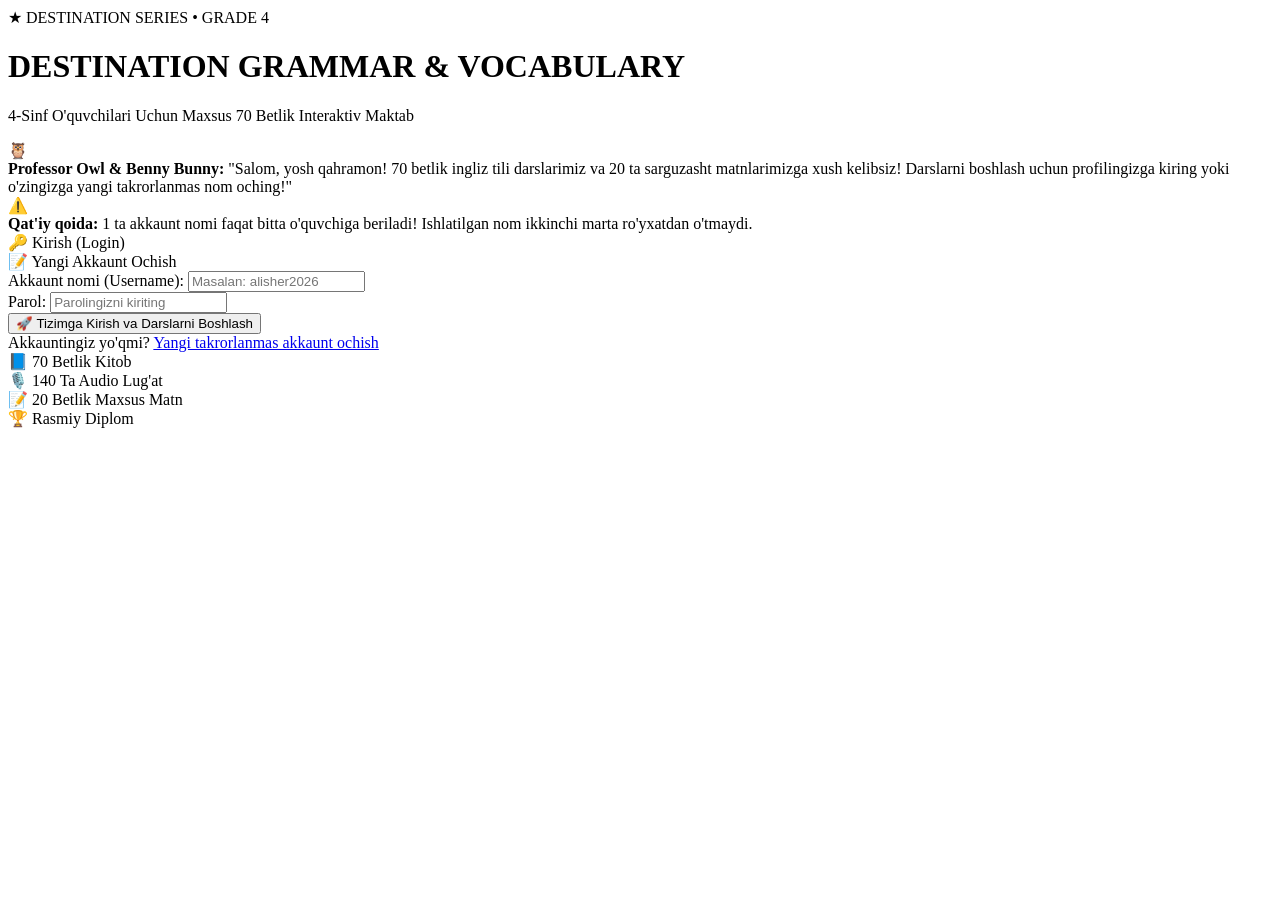
==== index.html @ 5f71e047 "Upload index.html" ====
<!DOCTYPE html>
<html lang="uz">
<head>
  <meta charset="UTF-8">
  <meta name="viewport" content="width=device-width, initial-scale=1.0">
  <title>DESTINATION ENGLISH GRAMMAR 4 • INTERAKTIV PORTAL</title>
  <link rel="stylesheet" href="style.css">
</head>
<body>

  <!-- Strict Authentication Gatekeeper Screen (NON-DISMISSIBLE) -->
  <!-- Users cannot bypass this screen without logging in or creating a unique account -->
  <div id="authGatekeeper" class="gatekeeper-screen">
    <div class="gatekeeper-card">
      <div class="gatekeeper-header">
        <div class="gatekeeper-badge">★ DESTINATION SERIES • GRADE 4</div>
        <h1 class="gatekeeper-title">DESTINATION GRAMMAR &amp; VOCABULARY</h1>
        <p class="gatekeeper-subtitle">4-Sinf O'quvchilari Uchun Maxsus 70 Betlik Interaktiv Maktab</p>
      </div>

      <!-- Mascot greeting banner -->
      <div class="gatekeeper-mascot-banner">
        <div class="mascot-avatar">🦉</div>
        <div class="mascot-speech">
          <strong>Professor Owl &amp; Benny Bunny:</strong>
          <span>"Salom, yosh qahramon! 70 betlik ingliz tili darslarimiz va 20 ta sarguzasht matnlarimizga xush kelibsiz! Darslarni boshlash uchun profilingizga kiring yoki o'zingizga yangi takrorlanmas nom oching!"</span>
        </div>
      </div>

      <!-- Warning about unique username -->
      <div class="gatekeeper-unique-notice">
        <span class="notice-icon">⚠️</span>
        <div>
          <strong>Qat'iy qoida:</strong> 1 ta akkaunt nomi faqat bitta o'quvchiga beriladi! Ishlatilgan nom ikkinchi marta ro'yxatdan o'tmaydi.
        </div>
      </div>

      <!-- Auth Tabs -->
      <div class="auth-tabs">
        <div class="auth-tab active" id="tabLoginBtn" onclick="switchAuthTab('login')">🔑 Kirish (Login)</div>
        <div class="auth-tab" id="tabRegBtn" onclick="switchAuthTab('register')">📝 Yangi Akkaunt Ochish</div>
      </div>

      <div id="authFeedback" class="feedback-msg"></div>

      <!-- Login Form -->
      <form id="loginForm" onsubmit="handleLogin(event)">
        <div class="form-group">
          <label for="loginUsername">Akkaunt nomi (Username):</label>
          <input type="text" id="loginUsername" class="form-input" placeholder="Masalan: alisher2026" autocomplete="username" required>
        </div>
        <div class="form-group">
          <label for="loginPassword">Parol:</label>
          <input type="password" id="loginPassword" class="form-input" placeholder="Parolingizni kiriting" autocomplete="current-password" required>
        </div>
        <button type="submit" class="btn-submit-auth" id="btnLoginSubmit">
          🚀 Tizimga Kirish va Darslarni Boshlash
        </button>
        <div class="auth-switch-prompt">
          Akkauntingiz yo'qmi? <a href="javascript:void(0)" onclick="switchAuthTab('register')">Yangi takrorlanmas akkaunt ochish</a>
        </div>
      </form>

      <!-- Register Form -->
      <form id="regForm" onsubmit="handleRegister(event)" style="display: none;">
        <div class="form-group">
          <label for="regName">Ism va Familiyangiz:</label>
          <input type="text" id="regName" class="form-input" placeholder="Masalan: Sardor Rustamov" required>
        </div>
        <div class="form-group">
          <label for="regUsername">Takrorlanmas Akkaunt Nomi (Username):</label>
          <input type="text" id="regUsername" class="form-input" placeholder="Masalan: sardor_grade4" oninput="checkUsernameAvailability(this.value)" autocomplete="off" required>
          <div id="usernameCheckMsg" class="username-check-msg"></div>
          <div style="font-size: 11px; color: #64748b; margin-top: 3px;">
            Faqat kichik ingliz harflari, raqamlar va _ belgisi (kamida 3 ta belgi).
          </div>
        </div>
        <div class="form-group">
          <label for="regPassword">Parol:</label>
          <input type="password" id="regPassword" class="form-input" placeholder="Yangi parol o'ylab toping" autocomplete="new-password" required>
        </div>
        <button type="submit" class="btn-submit-auth btn-submit-reg" id="btnRegSubmit">
          ✨ Yangi Akkaunt Yaratish va Kirish
        </button>
        <div class="auth-switch-prompt">
          Akkauntingiz bormi? <a href="javascript:void(0)" onclick="switchAuthTab('login')">Kirish (Login) bo'limiga qaytish</a>
        </div>
      </form>

      <!-- Highlights footer -->
      <div class="gatekeeper-highlights">
        <div class="highlight-chip">📘 70 Betlik Kitob</div>
        <div class="highlight-chip">🎙️ 140 Ta Audio Lug'at</div>
        <div class="highlight-chip">📝 20 Betlik Maxsus Matn</div>
        <div class="highlight-chip">🏆 Rasmiy Diplom</div>
      </div>
    </div>
  </div>

  <!-- Main Course Application (Only visible after login) -->
  <div class="app-layout" id="appLayout" style="display: none;">
    
    <!-- Sidebar Navigation -->
    <aside class="sidebar">
      <div class="sidebar-header">
        <div class="brand-icon">🦉</div>
        <div class="brand-text">
          <h2>DESTINATION GRAMMAR</h2>
          <span>4-SINF • 70 BETLIK KURS</span>
        </div>
      </div>

      <!-- User Card in Sidebar -->
      <div class="user-sidebar-card">
        <div class="user-info">
          <div class="user-avatar" id="userAvatar">?</div>
          <div class="user-meta">
            <div class="name" id="userName">O'quvchi</div>
            <div class="stars-badge" id="userStars">⭐ 0 ball</div>
          </div>
        </div>
        <button onclick="logout()" class="btn-logout" title="Akkauntdan chiqish">🚪 Chiqish</button>
      </div>

      <!-- Navigation Menu (Populated dynamically by app.js) -->
      <nav class="nav-menu" id="sidebarNavMenu">
        <!-- Injected by app.js -->
      </nav>
    </aside>

    <!-- Main Wrapper -->
    <div class="main-wrapper">
      
      <!-- Topbar -->
      <header class="topbar">
        <div class="topbar-left">
          <button class="btn-sidebar-toggle" onclick="toggleSidebar()">☰</button>
          <div class="topbar-title">DESTINATION ENGLISH 4 • INTERAKTIV MAKTAB</div>
        </div>

        <div class="topbar-right">
          <a href="book.html" class="btn-pill" style="background:#0284c7; color:white; text-decoration:none;">
            📖 70 Betlik Kitob
          </a>
          <button class="btn-pill btn-pill-pdf" onclick="window.open('Destination_English_Grammar_Grade4.pdf', '_blank')">
            📄 PDF Kitob
          </button>
          <button class="btn-pill btn-pill-primary" onclick="openCertificateModal()">
            🏅 Faxriy Yorliq
          </button>
          <button class="btn-pill" style="background:#ef4444; color:white;" onclick="logout()">
            🚪 Chiqish
          </button>
        </div>
      </header>

      <!-- Scrollable Main Content -->
      <main class="content-body" id="unitContent">
        <!-- Injected by app.js -->
      </main>

    </div>
  </div>

  <!-- Official Certificate Modal (Accessible when logged in) -->
  <div class="modal-overlay" id="certModal" style="display: none;">
    <div class="modal-card cert-modal-card">
      <div style="text-align: right;">
        <button onclick="closeCertificateModal()" style="background:none; border:none; font-size:22px; cursor:pointer; color:#64748b;">✕</button>
      </div>

      <div style="font-size: 11px; font-weight: 800; color: #b45309; letter-spacing: 2px;">MACMILLAN &amp; DESTINATION INSPIRED</div>
      <h2 style="font-size: 24px; font-weight: 900; color: #1e293b; margin: 4px 0;">CERTIFICATE OF ACHIEVEMENT</h2>
      <div style="font-size: 14px; color: #d97706; font-weight: 800; margin-bottom: 12px;">INGLIZ TILI GRAMMATIKA FAXRIY YORLIG'I</div>

      <div style="font-size: 14px; color: #475569; margin-bottom: 8px;">Ushbu rasmiy sertifikat 4-sinf o'quvchisi:</div>
      <div style="font-size: 24px; font-weight: 900; color: var(--primary); border-bottom: 2px solid var(--accent); display: inline-block; padding: 2px 24px; margin-bottom: 14px;" id="certStudentName">
        4-sinf O'quvchisi
      </div>

      <p style="font-size: 13.5px; color: #334155; line-height: 1.6; max-width: 520px; margin: 0 auto 16px auto;">
        <b>Destination English Grammar &amp; Vocabulary (Grade 4)</b> kursining barcha 70 betlik materiallarini, 14 ta zamon qoidalari, 140 ta oltin lug'at va 20 betlik maxsus matn topshiriqlarini muvaffaqiyatli o'zlashtirgani uchun taqdirlanadi!
      </p>

      <div style="display: flex; justify-content: space-around; align-items: center; border-top: 1px dashed #cbd5e1; padding-top: 14px; font-size: 12.5px;">
        <div>Sana: <strong>2026-yil</strong></div>
        <div style="font-size: 32px;">🏅</div>
        <div>Ustoz: <strong>Professor Owl &amp; Benny</strong></div>
      </div>

      <div style="margin-top: 18px; display: flex; gap: 10px; justify-content: center;">
        <button class="btn-pill btn-pill-pdf" onclick="window.print()">🖨️ Sertifikatni Chop Etish</button>
        <button class="btn-pill" style="background:#64748b; color:white;" onclick="closeCertificateModal()">Yopish</button>
      </div>
    </div>
  </div>

  <!-- Scripts -->
  <script src="site_data.js"></script>
  <script src="app.js"></script>
</body>
</html>
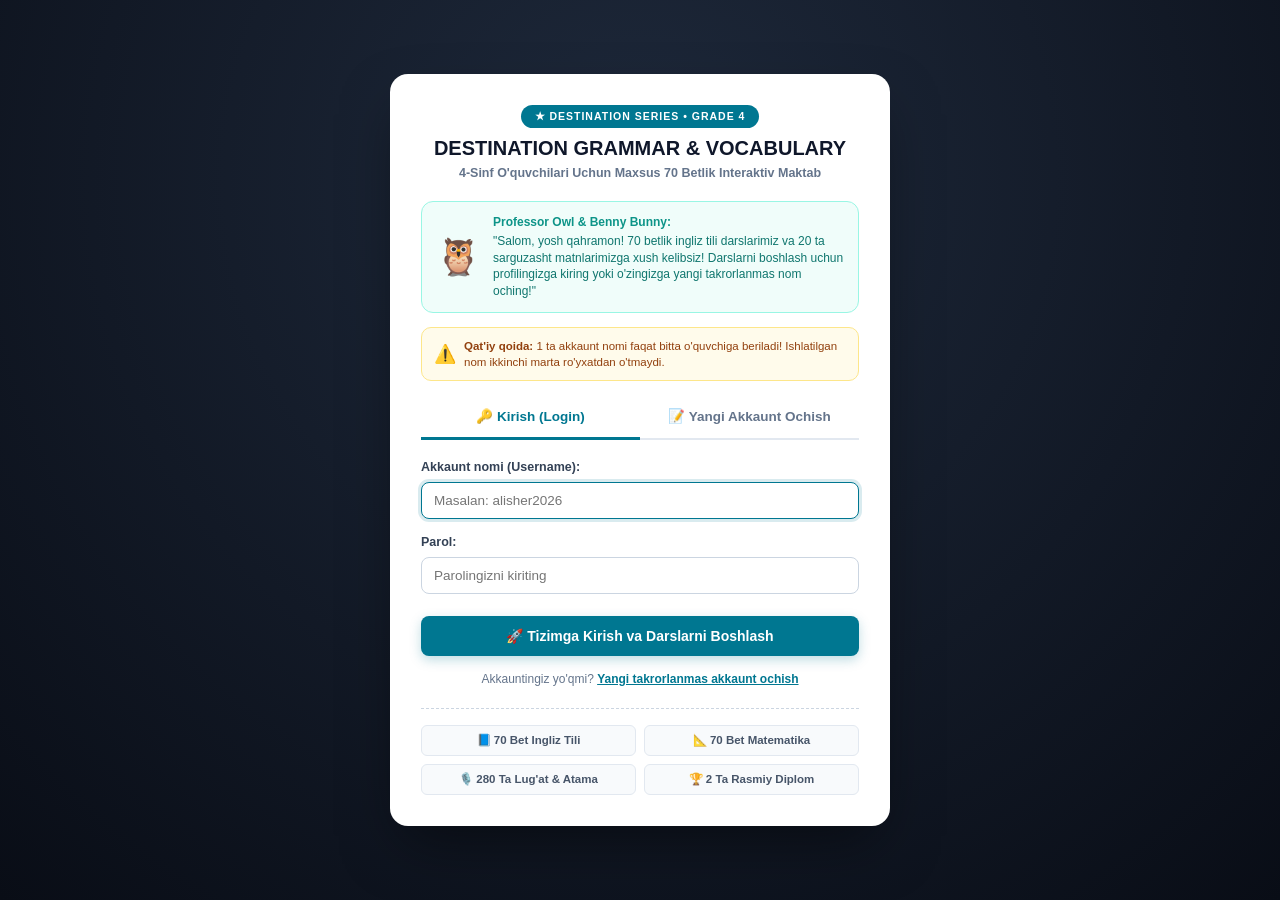
==== commit af982313: "Add Grade 4 Mathematics integration (index.html)" ====
--- a/index.html
+++ b/index.html
@@ -89,10 +89,10 @@
 
       <!-- Highlights footer -->
       <div class="gatekeeper-highlights">
-        <div class="highlight-chip">📘 70 Betlik Kitob</div>
-        <div class="highlight-chip">🎙️ 140 Ta Audio Lug'at</div>
-        <div class="highlight-chip">📝 20 Betlik Maxsus Matn</div>
-        <div class="highlight-chip">🏆 Rasmiy Diplom</div>
+        <div class="highlight-chip">📘 70 Bet Ingliz Tili</div>
+        <div class="highlight-chip">📐 70 Bet Matematika</div>
+        <div class="highlight-chip">🎙️ 280 Ta Lug'at &amp; Atama</div>
+        <div class="highlight-chip">🏆 2 Ta Rasmiy Diplom</div>
       </div>
     </div>
   </div>
@@ -105,8 +105,8 @@
       <div class="sidebar-header">
         <div class="brand-icon">🦉</div>
         <div class="brand-text">
-          <h2>DESTINATION GRAMMAR</h2>
-          <span>4-SINF • 70 BETLIK KURS</span>
+          <h2 id="sidebarBrandTitle">DESTINATION PORTAL</h2>
+          <span id="sidebarBrandSub">4-SINF • INGLIZ TILI VA MATEMATIKA</span>
         </div>
       </div>
 
@@ -197,6 +197,7 @@
 
   <!-- Scripts -->
   <script src="site_data.js"></script>
+  <script src="math_data.js"></script>
   <script src="app.js"></script>
 </body>
 </html>
--- a/style.css
+++ b/style.css
@@ -0,0 +1,947 @@
+/* style.css - Destination-Style English Grammar Web App */
+:root {
+  --primary: #007791;
+  --primary-dark: #004e5f;
+  --primary-light: #e0f2fe;
+  --secondary: #0f172a;
+  --accent: #f59e0b;
+  --accent-light: #fef3c7;
+  --green: #10b981;
+  --green-light: #ecfdf5;
+  --red: #ef4444;
+  --red-light: #fef2f2;
+  --text: #1e293b;
+  --text-muted: #64748b;
+  --card-bg: #ffffff;
+  --body-bg: #f1f5f9;
+  --border: #cbd5e1;
+  --sidebar-w: 290px;
+}
+
+* {
+  box-sizing: border-box;
+  margin: 0;
+  padding: 0;
+}
+
+body {
+  font-family: 'Segoe UI', -apple-system, BlinkMacSystemFont, Roboto, sans-serif;
+  color: var(--text);
+  background-color: var(--body-bg);
+  line-height: 1.5;
+  font-size: 14px;
+}
+
+/* App Shell */
+.app-layout {
+  display: flex;
+  height: 100vh;
+  overflow: hidden;
+}
+
+/* Sidebar */
+.sidebar {
+  width: var(--sidebar-w);
+  background: #0f172a;
+  color: white;
+  display: flex;
+  flex-direction: column;
+  flex-shrink: 0;
+  border-right: 1px solid #1e293b;
+  z-index: 100;
+  transition: all 0.3s;
+}
+
+.sidebar-header {
+  padding: 16px;
+  background: #090d16;
+  border-bottom: 1px solid #1e293b;
+  display: flex;
+  align-items: center;
+  gap: 12px;
+}
+
+.brand-icon {
+  font-size: 26px;
+}
+
+.brand-text h2 {
+  font-size: 14px;
+  font-weight: 900;
+  letter-spacing: 0.5px;
+  color: white;
+  line-height: 1.2;
+}
+
+.brand-text span {
+  font-size: 11px;
+  color: var(--accent);
+  font-weight: 700;
+}
+
+/* User Card in Sidebar */
+.user-sidebar-card {
+  padding: 14px 16px;
+  background: #1e293b;
+  border-bottom: 1px solid #334155;
+  display: flex;
+  align-items: center;
+  justify-content: space-between;
+}
+
+.user-info {
+  display: flex;
+  align-items: center;
+  gap: 10px;
+}
+
+.user-avatar {
+  width: 38px;
+  height: 38px;
+  border-radius: 50%;
+  background: var(--primary);
+  display: flex;
+  align-items: center;
+  justify-content: center;
+  font-weight: 900;
+  font-size: 16px;
+  border: 2px solid var(--accent);
+}
+
+.user-meta .name {
+  font-weight: 700;
+  font-size: 13px;
+  color: white;
+}
+
+.user-meta .stars-badge {
+  font-size: 11px;
+  color: #fbbf24;
+  font-weight: 700;
+}
+
+/* Nav Menu */
+.nav-menu {
+  flex: 1;
+  overflow-y: auto;
+  padding: 10px 8px;
+}
+
+.nav-section-label {
+  font-size: 10px;
+  text-transform: uppercase;
+  color: #64748b;
+  font-weight: 800;
+  padding: 8px 12px 4px 12px;
+  letter-spacing: 1px;
+}
+
+.nav-item {
+  display: flex;
+  align-items: center;
+  gap: 10px;
+  padding: 9px 12px;
+  color: #cbd5e1;
+  border-radius: 6px;
+  cursor: pointer;
+  font-weight: 600;
+  font-size: 12.5px;
+  transition: all 0.15s;
+  margin-bottom: 2px;
+}
+
+.nav-item:hover {
+  background: #1e293b;
+  color: white;
+}
+
+.nav-item.active {
+  background: var(--primary);
+  color: white;
+  box-shadow: 0 2px 8px rgba(0, 119, 145, 0.4);
+}
+
+.nav-item.special-p20 {
+  background: linear-gradient(135deg, #0d9488, #0f766e);
+  color: #fef08a;
+  border: 1px solid #2dd4bf;
+}
+
+.nav-badge {
+  margin-left: auto;
+  font-size: 10px;
+  background: #334155;
+  padding: 2px 6px;
+  border-radius: 10px;
+}
+
+/* Main Content Area */
+.main-wrapper {
+  flex: 1;
+  display: flex;
+  flex-direction: column;
+  overflow: hidden;
+}
+
+/* Topbar */
+.topbar {
+  height: 58px;
+  background: white;
+  border-bottom: 1px solid var(--border);
+  display: flex;
+  align-items: center;
+  justify-content: space-between;
+  padding: 0 24px;
+  flex-shrink: 0;
+  box-shadow: 0 1px 3px rgba(0,0,0,0.05);
+}
+
+.topbar-left {
+  display: flex;
+  align-items: center;
+  gap: 12px;
+}
+
+.topbar-title {
+  font-size: 16px;
+  font-weight: 800;
+  color: var(--primary-dark);
+}
+
+.btn-sidebar-toggle {
+  display: none;
+  background: none;
+  border: none;
+  font-size: 20px;
+  cursor: pointer;
+}
+
+.topbar-right {
+  display: flex;
+  align-items: center;
+  gap: 12px;
+}
+
+.btn-pill {
+  padding: 6px 14px;
+  border-radius: 20px;
+  font-weight: 700;
+  font-size: 12.5px;
+  cursor: pointer;
+  border: none;
+  display: inline-flex;
+  align-items: center;
+  gap: 6px;
+  transition: all 0.2s;
+}
+
+.btn-pill-primary {
+  background: var(--primary);
+  color: white;
+}
+.btn-pill-primary:hover {
+  background: var(--primary-dark);
+}
+
+.btn-pill-pdf {
+  background: #f59e0b;
+  color: #0f172a;
+}
+.btn-pill-pdf:hover {
+  background: #d97706;
+}
+
+/* Scrollable Container */
+.content-body {
+  flex: 1;
+  overflow-y: auto;
+  padding: 24px 30px;
+}
+
+/* Unit Banner */
+.web-unit-banner {
+  background: linear-gradient(135deg, #007791 0%, #004e5f 100%);
+  color: white;
+  border-radius: 12px;
+  padding: 16px 20px;
+  display: flex;
+  align-items: center;
+  justify-content: space-between;
+  margin-bottom: 20px;
+  box-shadow: 0 4px 15px rgba(0, 119, 145, 0.2);
+}
+
+.web-unit-banner-left {
+  display: flex;
+  align-items: center;
+  gap: 16px;
+}
+
+.web-unit-badge {
+  background: white;
+  color: var(--primary-dark);
+  font-size: 20px;
+  font-weight: 900;
+  padding: 6px 16px;
+  border-radius: 8px;
+  box-shadow: 0 2px 6px rgba(0,0,0,0.15);
+}
+
+.web-unit-banner h1 {
+  font-size: 20px;
+  font-weight: 850;
+  line-height: 1.2;
+}
+
+.web-unit-banner p {
+  font-size: 13px;
+  opacity: 0.9;
+  margin-top: 2px;
+}
+
+/* Card Boxes */
+.card-box {
+  background: white;
+  border-radius: 10px;
+  border: 1px solid var(--border);
+  padding: 18px 20px;
+  margin-bottom: 20px;
+  box-shadow: 0 2px 8px rgba(0,0,0,0.03);
+}
+
+.card-title {
+  font-size: 15px;
+  font-weight: 800;
+  color: var(--primary-dark);
+  margin-bottom: 12px;
+  display: flex;
+  align-items: center;
+  justify-content: space-between;
+  border-bottom: 2px solid var(--primary-light);
+  padding-bottom: 8px;
+}
+
+/* Tables */
+.web-table {
+  width: 100%;
+  border-collapse: collapse;
+  font-size: 13px;
+  margin: 10px 0;
+}
+
+.web-table th {
+  background: #0f172a;
+  color: white;
+  padding: 9px 12px;
+  text-align: left;
+  font-weight: 700;
+}
+
+.web-table td {
+  padding: 9px 12px;
+  border-bottom: 1px solid #e2e8f0;
+  vertical-align: middle;
+}
+
+.web-table tr:nth-child(even) {
+  background-color: #f8fafc;
+}
+
+.audio-btn {
+  background: #e0f2fe;
+  color: #0369a1;
+  border: none;
+  border-radius: 50%;
+  width: 26px;
+  height: 26px;
+  display: inline-flex;
+  align-items: center;
+  justify-content: center;
+  cursor: pointer;
+  font-size: 12px;
+  transition: all 0.2s;
+  margin-left: 6px;
+}
+
+.audio-btn:hover {
+  background: #0284c7;
+  color: white;
+  transform: scale(1.1);
+}
+
+/* Cloze Interactive Story Section */
+.cloze-card {
+  background: #f0fdfa;
+  border: 2px solid #5eead4;
+  border-radius: 12px;
+  padding: 20px;
+  margin-bottom: 20px;
+}
+
+.cloze-title {
+  color: #0f766e;
+  font-size: 16px;
+  font-weight: 850;
+  margin-bottom: 6px;
+  display: flex;
+  align-items: center;
+  gap: 8px;
+}
+
+.cloze-story-box {
+  background: white;
+  border: 1px solid #99f6e4;
+  border-radius: 8px;
+  padding: 16px 18px;
+  font-size: 14.5px;
+  line-height: 2.1;
+  color: #1e293b;
+  margin-top: 10px;
+}
+
+.cloze-input {
+  border: 1.5px solid #0d9488;
+  border-radius: 5px;
+  padding: 3px 8px;
+  font-size: 13.5px;
+  font-weight: 700;
+  color: #0f766e;
+  outline: none;
+  transition: all 0.2s;
+  min-width: 80px;
+  text-align: center;
+}
+
+.cloze-input:focus {
+  border-color: #f59e0b;
+  box-shadow: 0 0 0 3px rgba(245, 158, 11, 0.2);
+}
+
+.cloze-input.correct {
+  background-color: #dcfce7;
+  border-color: #16a34a;
+  color: #15803d;
+}
+
+.cloze-input.wrong {
+  background-color: #fee2e2;
+  border-color: #dc2626;
+  color: #b91c1c;
+}
+
+.cloze-action-bar {
+  display: flex;
+  align-items: center;
+  justify-content: space-between;
+  margin-top: 14px;
+}
+
+.btn-check-cloze {
+  background: #0d9488;
+  color: white;
+  border: none;
+  padding: 10px 24px;
+  border-radius: 8px;
+  font-size: 14px;
+  font-weight: 700;
+  cursor: pointer;
+  transition: all 0.2s;
+  display: inline-flex;
+  align-items: center;
+  gap: 8px;
+}
+
+.btn-check-cloze:hover {
+  background: #0f766e;
+  transform: translateY(-2px);
+  box-shadow: 0 4px 12px rgba(13, 148, 136, 0.3);
+}
+
+.cloze-score-badge {
+  font-size: 14px;
+  font-weight: 800;
+  color: #0f766e;
+  background: white;
+  border: 1.5px solid #99f6e4;
+  padding: 6px 14px;
+  border-radius: 20px;
+}
+
+/* Quiz questions */
+.quiz-q-item {
+  background: #f8fafc;
+  border: 1px solid var(--border);
+  border-radius: 8px;
+  padding: 12px 14px;
+  margin-bottom: 10px;
+}
+
+.quiz-q-title {
+  font-weight: 700;
+  margin-bottom: 8px;
+  font-size: 13.5px;
+}
+
+.quiz-options {
+  display: flex;
+  gap: 10px;
+  flex-wrap: wrap;
+}
+
+.quiz-opt-btn {
+  background: white;
+  border: 1.5px solid #cbd5e1;
+  padding: 6px 14px;
+  border-radius: 6px;
+  font-size: 13px;
+  font-weight: 600;
+  cursor: pointer;
+  transition: all 0.15s;
+}
+
+.quiz-opt-btn:hover {
+  border-color: var(--primary);
+  background: var(--primary-light);
+}
+
+.quiz-opt-btn.selected {
+  background: var(--primary);
+  color: white;
+  border-color: var(--primary-dark);
+}
+
+.quiz-opt-btn.correct {
+  background: var(--green);
+  color: white;
+  border-color: #059669;
+}
+
+.quiz-opt-btn.wrong {
+  background: var(--red);
+  color: white;
+  border-color: #b91c1c;
+}
+
+/* Strict Auth Gatekeeper Full-Screen View */
+.gatekeeper-screen {
+  min-height: 100vh;
+  display: flex;
+  align-items: center;
+  justify-content: center;
+  background: radial-gradient(circle at 50% 20%, #1e293b 0%, #090d16 100%);
+  padding: 20px;
+}
+
+.gatekeeper-card {
+  background: white;
+  width: 100%;
+  max-width: 500px;
+  border-radius: 18px;
+  padding: 30px;
+  box-shadow: 0 25px 60px -15px rgba(0,0,0,0.5);
+  border: 1px solid rgba(255,255,255,0.1);
+  animation: popIn 0.3s cubic-bezier(0.16, 1, 0.3, 1);
+}
+
+.gatekeeper-header {
+  text-align: center;
+  margin-bottom: 18px;
+}
+
+.gatekeeper-badge {
+  display: inline-block;
+  background: var(--primary);
+  color: white;
+  padding: 4px 14px;
+  border-radius: 20px;
+  font-size: 10.5px;
+  font-weight: 800;
+  letter-spacing: 1px;
+  margin-bottom: 8px;
+}
+
+.gatekeeper-title {
+  font-size: 20px;
+  font-weight: 900;
+  color: #0f172a;
+  line-height: 1.2;
+}
+
+.gatekeeper-subtitle {
+  font-size: 12.5px;
+  color: #64748b;
+  font-weight: 600;
+  margin-top: 4px;
+}
+
+.gatekeeper-mascot-banner {
+  background: #f0fdfa;
+  border: 1.5px solid #99f6e4;
+  border-radius: 12px;
+  padding: 12px 14px;
+  display: flex;
+  align-items: center;
+  gap: 12px;
+  margin-bottom: 14px;
+}
+
+.gatekeeper-mascot-banner .mascot-avatar {
+  font-size: 36px;
+  line-height: 1;
+}
+
+.gatekeeper-mascot-banner .mascot-speech {
+  font-size: 12px;
+  color: #0f766e;
+  line-height: 1.4;
+}
+
+.gatekeeper-mascot-banner .mascot-speech strong {
+  display: block;
+  color: #0d9488;
+  margin-bottom: 2px;
+}
+
+.gatekeeper-unique-notice {
+  background: #fffbeb;
+  border: 1.5px solid #fde68a;
+  border-radius: 10px;
+  padding: 10px 12px;
+  font-size: 11.5px;
+  color: #92400e;
+  display: flex;
+  align-items: center;
+  gap: 8px;
+  margin-bottom: 16px;
+  line-height: 1.4;
+}
+
+.gatekeeper-unique-notice .notice-icon {
+  font-size: 18px;
+}
+
+.username-check-msg {
+  font-size: 11.5px;
+  font-weight: 700;
+  margin-top: 4px;
+  display: none;
+}
+.username-check-msg.available {
+  color: #16a34a;
+  display: block;
+}
+.username-check-msg.taken {
+  color: #dc2626;
+  display: block;
+}
+
+.auth-tabs {
+  display: flex;
+  border-bottom: 2px solid #e2e8f0;
+  margin-bottom: 18px;
+}
+
+.auth-tab {
+  flex: 1;
+  text-align: center;
+  padding: 10px;
+  font-weight: 800;
+  font-size: 13.5px;
+  color: #64748b;
+  cursor: pointer;
+  border-bottom: 3px solid transparent;
+  margin-bottom: -2px;
+  transition: all 0.2s;
+}
+
+.auth-tab:hover {
+  color: var(--primary);
+}
+
+.auth-tab.active {
+  color: var(--primary);
+  border-color: var(--primary);
+}
+
+.form-group {
+  margin-bottom: 14px;
+}
+
+.form-group label {
+  display: block;
+  font-weight: 700;
+  font-size: 12.5px;
+  margin-bottom: 5px;
+  color: #334155;
+}
+
+.form-input {
+  width: 100%;
+  padding: 10px 12px;
+  border: 1.5px solid var(--border);
+  border-radius: 8px;
+  font-size: 13.5px;
+  outline: none;
+  transition: all 0.2s;
+}
+
+.form-input:focus {
+  border-color: var(--primary);
+  box-shadow: 0 0 0 3px rgba(0, 119, 145, 0.15);
+}
+
+.btn-submit-auth {
+  width: 100%;
+  background: var(--primary);
+  color: white;
+  border: none;
+  padding: 12px;
+  border-radius: 8px;
+  font-size: 14px;
+  font-weight: 800;
+  cursor: pointer;
+  transition: all 0.2s;
+  margin-top: 8px;
+  box-shadow: 0 4px 12px rgba(0, 119, 145, 0.25);
+}
+
+.btn-submit-auth:hover {
+  background: var(--primary-dark);
+  transform: translateY(-1px);
+}
+
+.btn-submit-reg {
+  background: #10b981;
+  box-shadow: 0 4px 12px rgba(16, 185, 129, 0.25);
+}
+.btn-submit-reg:hover {
+  background: #059669;
+}
+
+.auth-switch-prompt {
+  text-align: center;
+  margin-top: 14px;
+  font-size: 12px;
+  color: #64748b;
+}
+
+.auth-switch-prompt a {
+  color: var(--primary);
+  font-weight: 700;
+  text-decoration: underline;
+}
+
+.gatekeeper-highlights {
+  display: grid;
+  grid-template-columns: repeat(2, 1fr);
+  gap: 8px;
+  margin-top: 20px;
+  padding-top: 16px;
+  border-top: 1px dashed #cbd5e1;
+}
+
+.highlight-chip {
+  background: #f8fafc;
+  border: 1px solid #e2e8f0;
+  border-radius: 6px;
+  padding: 6px 8px;
+  font-size: 11.5px;
+  font-weight: 700;
+  color: #475569;
+  text-align: center;
+}
+
+.btn-logout {
+  background: #ef4444;
+  color: white;
+  border: none;
+  padding: 5px 10px;
+  border-radius: 6px;
+  font-weight: 700;
+  font-size: 11px;
+  cursor: pointer;
+  transition: all 0.2s;
+}
+.btn-logout:hover {
+  background: #dc2626;
+}
+
+.feedback-msg {
+  padding: 10px 12px;
+  border-radius: 8px;
+  font-size: 12.5px;
+  margin-bottom: 14px;
+  display: none;
+  line-height: 1.4;
+}
+
+.feedback-msg.error {
+  background: #fef2f2;
+  color: #b91c1c;
+  border: 1px solid #fecaca;
+  display: block;
+}
+
+.feedback-msg.success {
+  background: #f0fdf4;
+  color: #15803d;
+  border: 1px solid #bbf7d0;
+  display: block;
+}
+
+/* Interactive Story Cloze Inputs */
+.story-cloze-input {
+  display: inline-block;
+  padding: 4px 8px;
+  font-family: inherit;
+  font-size: 13.5px;
+  font-weight: 700;
+  border: 2px solid #0284c7;
+  border-radius: 6px;
+  outline: none;
+  width: 130px;
+  text-align: center;
+  color: #0369a1;
+  background: #f0f9ff;
+  transition: all 0.2s;
+  margin: 0 2px;
+}
+
+.story-cloze-input:focus {
+  border-color: #0369a1;
+  box-shadow: 0 0 0 3px rgba(2, 132, 199, 0.2);
+  background: white;
+}
+
+.story-cloze-input.correct {
+  background: #dcfce7 !important;
+  border-color: #16a34a !important;
+  color: #15803d !important;
+}
+
+.story-cloze-input.wrong {
+  background: #fee2e2 !important;
+  border-color: #dc2626 !important;
+  color: #991b1b !important;
+}
+
+.story-ans-hint {
+  display: inline-block;
+  font-size: 11px;
+  font-weight: 800;
+  color: #16a34a;
+  background: #dcfce7;
+  padding: 2px 6px;
+  border-radius: 4px;
+  margin-left: 4px;
+}
+
+/* Modals */
+.modal-overlay {
+  position: fixed;
+  top: 0;
+  left: 0;
+  right: 0;
+  bottom: 0;
+  background: rgba(15, 23, 42, 0.7);
+  backdrop-filter: blur(4px);
+  display: flex;
+  align-items: center;
+  justify-content: center;
+  z-index: 99999;
+}
+
+.modal-card {
+  background: white;
+  width: 90%;
+  max-width: 440px;
+  border-radius: 14px;
+  padding: 24px;
+  box-shadow: 0 15px 35px rgba(0,0,0,0.25);
+  animation: popIn 0.25s ease-out;
+}
+
+@keyframes popIn {
+  from { transform: scale(0.9); opacity: 0; }
+  to { transform: scale(1); opacity: 1; }
+}
+
+/* Certificate Modal */
+.cert-modal-card {
+  max-width: 650px;
+  background: #fffdf5;
+  border: 8px double #d97706;
+  padding: 30px;
+  text-align: center;
+}
+
+/* Responsiveness */
+@media (max-width: 900px) {
+  .sidebar {
+    position: fixed;
+    left: -290px;
+    height: 100%;
+  }
+  .sidebar.open {
+    left: 0;
+  }
+  .btn-sidebar-toggle {
+    display: block;
+  }
+}
+
+/* Video Lesson Section */
+.video-lesson-card {
+  margin-top: 24px;
+  border-top: 4px solid #ef4444 !important;
+  background: #ffffff;
+  border-radius: 12px;
+  box-shadow: 0 4px 14px rgba(0, 0, 0, 0.05);
+}
+
+.video-badge {
+  background: #fef2f2;
+  color: #b91c1c;
+  border: 1px solid #fecaca;
+  padding: 4px 12px;
+  border-radius: 20px;
+  font-size: 11.5px;
+  font-weight: 800;
+  letter-spacing: 0.5px;
+}
+
+.video-container {
+  position: relative;
+  width: 100%;
+  padding-bottom: 56.25%; /* 16:9 Aspect Ratio */
+  height: 0;
+  border-radius: 12px;
+  overflow: hidden;
+  box-shadow: 0 10px 25px rgba(0, 0, 0, 0.15);
+  background: #0f172a;
+  margin: 14px 0;
+}
+
+.video-container iframe {
+  position: absolute;
+  top: 0;
+  left: 0;
+  width: 100%;
+  height: 100%;
+  border: 0;
+}
+
+.video-footer-tip {
+  margin-top: 14px;
+  background: #f8fafc;
+  border: 1px solid #e2e8f0;
+  border-radius: 8px;
+  padding: 10px 14px;
+  font-size: 12.5px;
+  color: #475569;
+  display: flex;
+  align-items: center;
+  flex-wrap: wrap;
+  gap: 10px;
+}
+
